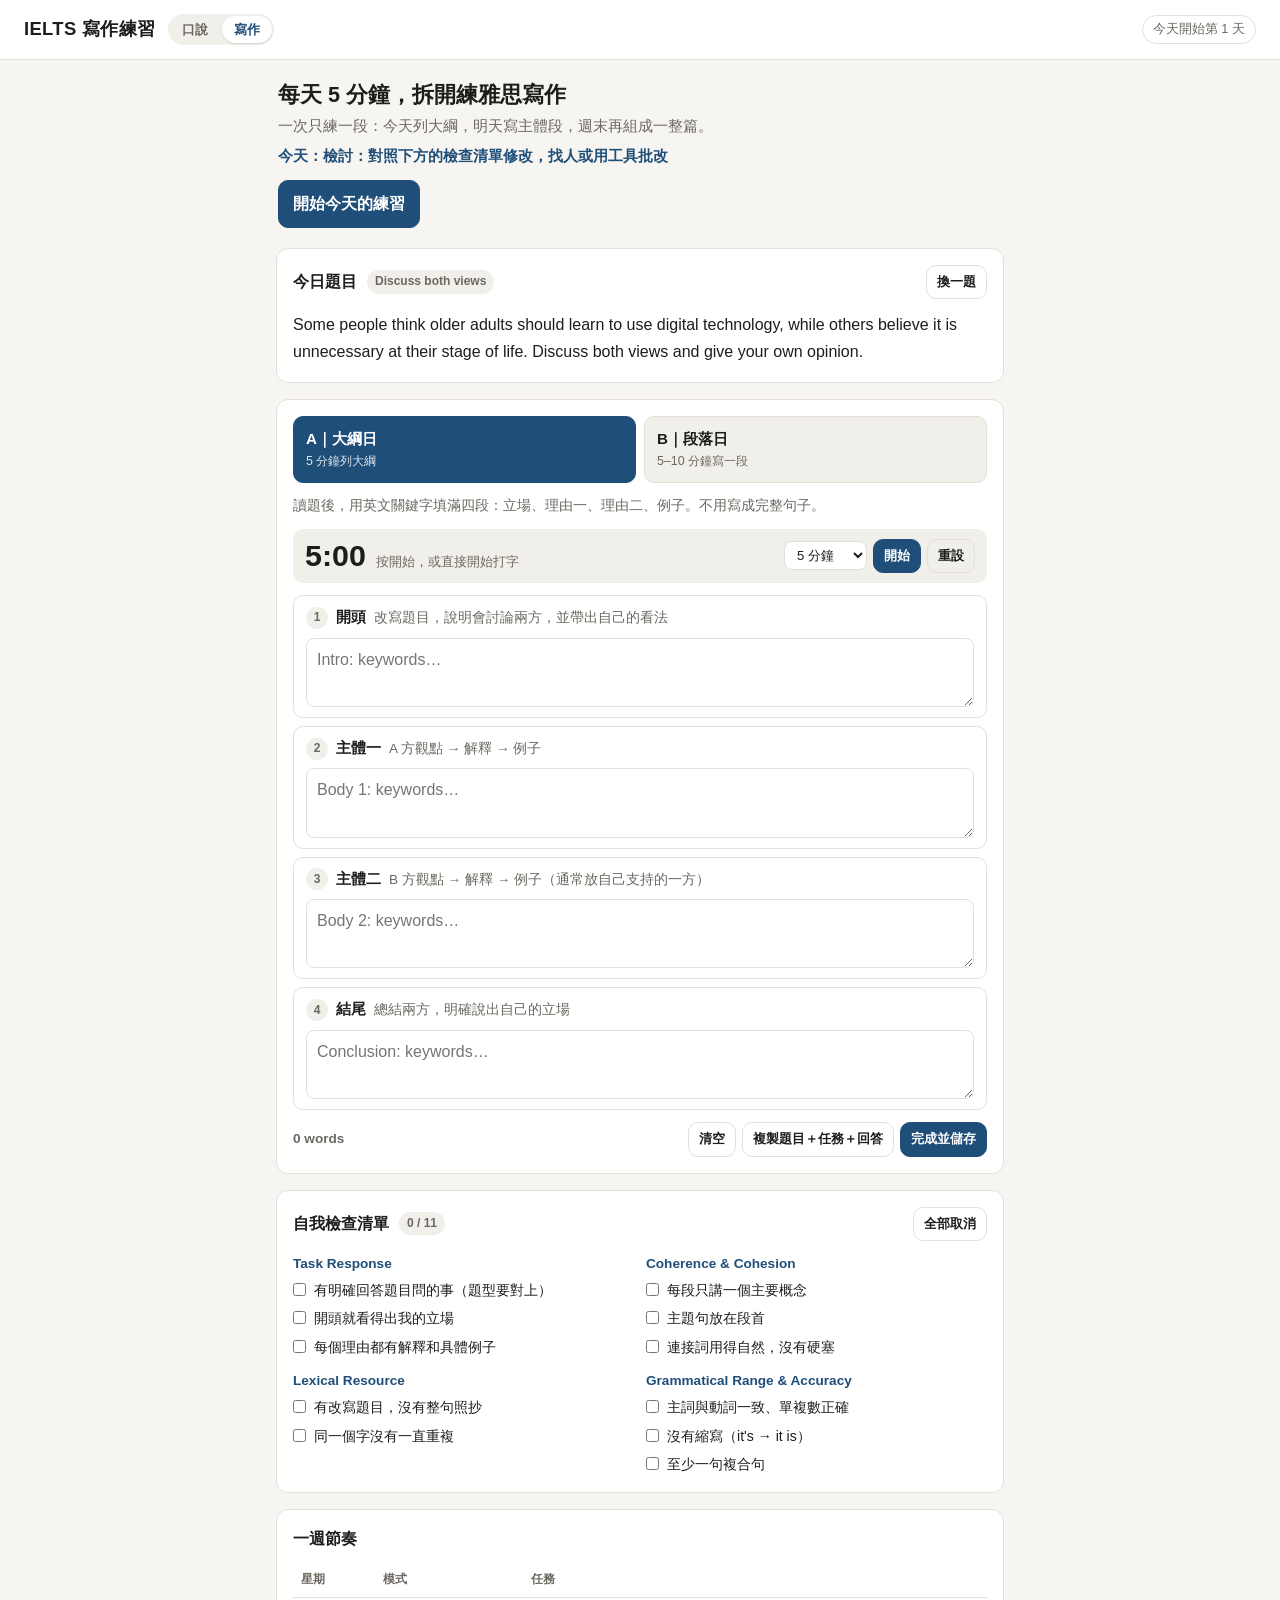
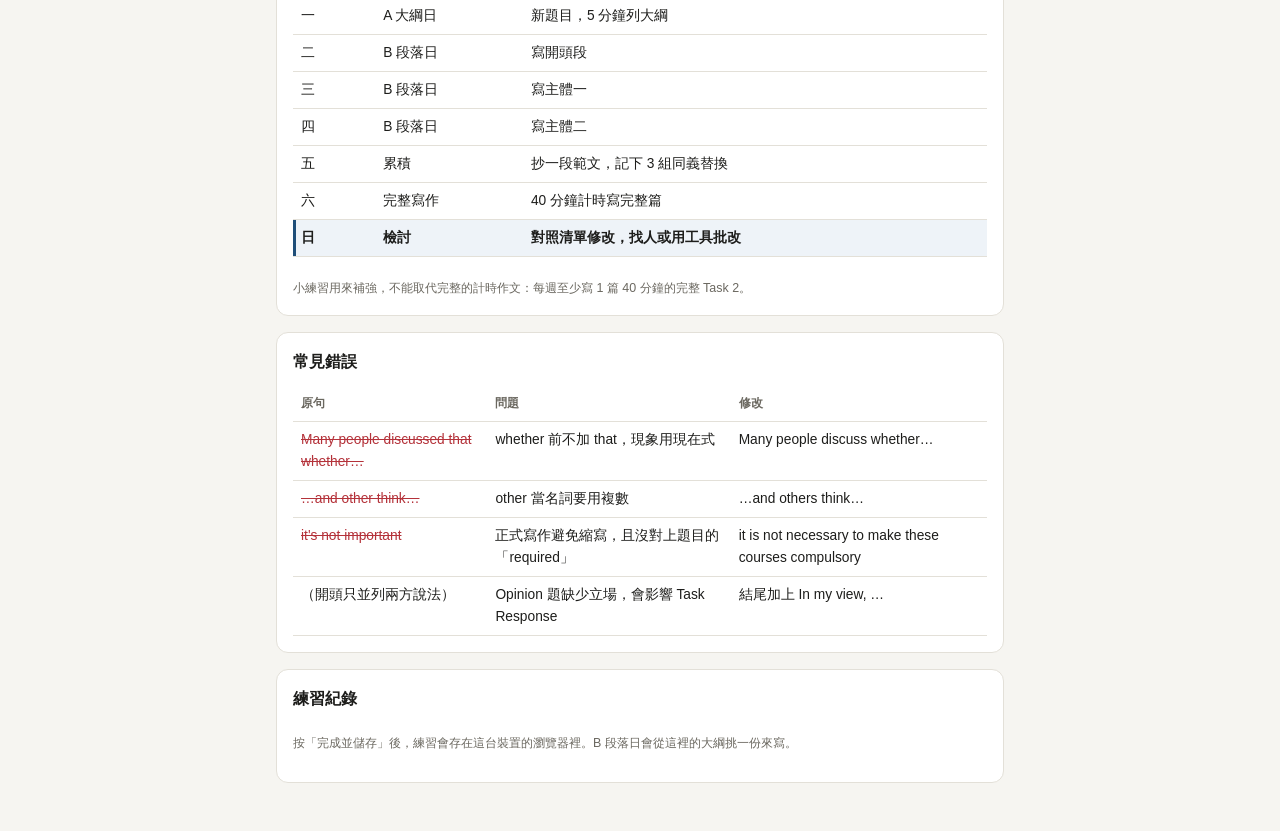
==== writing/index.html @ 24408490 "Add a daily writing practice page A separate page at writing/ for IELTS Writing Task 2 micro-practic" ====
<!DOCTYPE html>
<html lang="zh-Hant">

<head>
  <meta charset="UTF-8" />
  <meta name="viewport" content="width=device-width, initial-scale=1.0, viewport-fit=cover" />
  <title>IELTS 寫作練習</title>
  <meta name="description" content="IELTS Writing Task 2 每日 5 分鐘拆段練習" />
  <meta name="theme-color" content="#f6f5f1" media="(prefers-color-scheme: light)" />
  <meta name="theme-color" content="#151614" media="(prefers-color-scheme: dark)" />
  <meta name="apple-mobile-web-app-capable" content="yes" />
  <meta name="mobile-web-app-capable" content="yes" />
  <meta name="apple-mobile-web-app-title" content="IELTS 寫作" />
  <meta name="apple-mobile-web-app-status-bar-style" content="default" />
  <link rel="manifest" href="manifest.webmanifest" />
  <link rel="icon" href="../icons/icon.svg" type="image/svg+xml" />
  <link rel="apple-touch-icon" href="../icons/apple-touch-icon.png" />
  <link rel="stylesheet" href="../style.css" />
  <link rel="stylesheet" href="writing.css" />
</head>

<body>
  <header class="topbar">
    <div class="brand">
      <h1>IELTS 寫作練習</h1>
      <nav class="site-nav" aria-label="練習項目">
        <a href="../">口說</a>
        <a href="./" aria-current="page">寫作</a>
      </nav>
    </div>
    <div class="topbar-right">
      <span id="streak" class="pill" data-kind="off">還沒開始連續練習</span>
    </div>
  </header>

  <main class="w-main">
    <section class="w-hero">
      <h2>每天 5 分鐘，拆開練雅思寫作</h2>
      <p>一次只練一段：今天列大綱，明天寫主體段，週末再組成一整篇。</p>
      <p id="todayPlan" class="w-today"></p>
      <button id="startBtn" class="btn primary" type="button">開始今天的練習</button>
    </section>

    <section class="w-card" aria-labelledby="promptHead">
      <div class="w-card-head">
        <h3 id="promptHead">今日題目</h3>
        <span id="promptType" class="w-tag"></span>
        <button id="swapBtn" class="btn small ghost" type="button">換一題</button>
      </div>
      <p id="promptText" class="w-prompt" lang="en"></p>
      <p id="promptSource" class="tip" hidden></p>
    </section>

    <section id="practice" class="w-card w-practice" aria-label="練習區">
      <div class="w-modes" role="tablist" aria-label="練習模式">
        <button id="modeA" class="w-mode" role="tab" type="button" data-mode="A">
          <b>A｜大綱日</b><small>5 分鐘列大綱</small>
        </button>
        <button id="modeB" class="w-mode" role="tab" type="button" data-mode="B">
          <b>B｜段落日</b><small>5–10 分鐘寫一段</small>
        </button>
      </div>
      <p id="modeDesc" class="w-mode-desc"></p>

      <div id="bControls" class="w-bcontrols" hidden>
        <label class="w-field">選擇大綱
          <select id="outlineSelect"></select>
        </label>
        <div class="w-field">這次要寫
          <div id="sectionPicker" class="w-segments" role="radiogroup" aria-label="要寫的段落"></div>
        </div>
      </div>

      <div class="w-timer" data-state="idle">
        <div class="w-clock-box">
          <span id="timerClock" class="w-clock">5:00</span>
          <span id="timerNote" class="w-timer-note">按開始，或直接開始打字</span>
        </div>
        <div class="w-timer-actions">
          <select id="timerLength" aria-label="計時長度">
            <option value="300">5 分鐘</option>
            <option value="600">10 分鐘</option>
            <option value="2400">40 分鐘</option>
          </select>
          <button id="timerToggle" class="btn small primary" type="button">開始</button>
          <button id="timerReset" class="btn small ghost" type="button">重設</button>
        </div>
      </div>

      <ol id="tasks" class="w-tasks"></ol>

      <label id="paragraphBox" class="w-paragraph" hidden>
        <span id="paragraphLabel" class="w-paragraph-label"></span>
        <textarea id="paragraph" rows="9" lang="en" spellcheck="true" placeholder="Write your paragraph here…"></textarea>
      </label>

      <div class="w-footer">
        <span id="wordCount" class="w-count">0 words</span>
        <div class="w-footer-actions">
          <button id="clearBtn" class="btn small ghost" type="button">清空</button>
          <button id="copyBtn" class="btn small ghost" type="button">複製題目＋任務＋回答</button>
          <button id="saveBtn" class="btn small primary" type="button">完成並儲存</button>
        </div>
      </div>
      <p id="saveNote" class="tip" hidden></p>
    </section>

    <section class="w-card" aria-labelledby="checkHead">
      <div class="w-card-head">
        <h3 id="checkHead">自我檢查清單</h3>
        <span id="checkCount" class="w-tag"></span>
        <button id="checkReset" class="btn small ghost" type="button">全部取消</button>
      </div>
      <div id="checklist" class="w-checklist">
        <fieldset>
          <legend>Task Response</legend>
          <label><input type="checkbox" />有明確回答題目問的事（題型要對上）</label>
          <label><input type="checkbox" />開頭就看得出我的立場</label>
          <label><input type="checkbox" />每個理由都有解釋和具體例子</label>
        </fieldset>
        <fieldset>
          <legend>Coherence &amp; Cohesion</legend>
          <label><input type="checkbox" />每段只講一個主要概念</label>
          <label><input type="checkbox" />主題句放在段首</label>
          <label><input type="checkbox" />連接詞用得自然，沒有硬塞</label>
        </fieldset>
        <fieldset>
          <legend>Lexical Resource</legend>
          <label><input type="checkbox" />有改寫題目，沒有整句照抄</label>
          <label><input type="checkbox" />同一個字沒有一直重複</label>
        </fieldset>
        <fieldset>
          <legend>Grammatical Range &amp; Accuracy</legend>
          <label><input type="checkbox" />主詞與動詞一致、單複數正確</label>
          <label><input type="checkbox" />沒有縮寫（it's → it is）</label>
          <label><input type="checkbox" />至少一句複合句</label>
        </fieldset>
      </div>
    </section>

    <section class="w-card" aria-labelledby="weekHead">
      <div class="w-card-head">
        <h3 id="weekHead">一週節奏</h3>
      </div>
      <div class="w-table-wrap">
        <table id="weekTable" class="w-table">
          <thead><tr><th>星期</th><th>模式</th><th>任務</th></tr></thead>
          <tbody>
            <tr data-day="1"><td>一</td><td>A 大綱日</td><td>新題目，5 分鐘列大綱</td></tr>
            <tr data-day="2"><td>二</td><td>B 段落日</td><td>寫開頭段</td></tr>
            <tr data-day="3"><td>三</td><td>B 段落日</td><td>寫主體一</td></tr>
            <tr data-day="4"><td>四</td><td>B 段落日</td><td>寫主體二</td></tr>
            <tr data-day="5"><td>五</td><td>累積</td><td>抄一段範文，記下 3 組同義替換</td></tr>
            <tr data-day="6"><td>六</td><td>完整寫作</td><td>40 分鐘計時寫完整篇</td></tr>
            <tr data-day="0"><td>日</td><td>檢討</td><td>對照清單修改，找人或用工具批改</td></tr>
          </tbody>
        </table>
      </div>
      <p class="tip">小練習用來補強，不能取代完整的計時作文：每週至少寫 1 篇 40 分鐘的完整 Task 2。</p>
    </section>

    <section class="w-card" aria-labelledby="mistakeHead">
      <div class="w-card-head">
        <h3 id="mistakeHead">常見錯誤</h3>
      </div>
      <div class="w-table-wrap">
        <table class="w-table">
          <thead><tr><th>原句</th><th>問題</th><th>修改</th></tr></thead>
          <tbody>
            <tr><td lang="en"><s>Many people discussed that whether…</s></td><td>whether 前不加 that，現象用現在式</td><td lang="en">Many people discuss whether…</td></tr>
            <tr><td lang="en"><s>…and other think…</s></td><td>other 當名詞要用複數</td><td lang="en">…and others think…</td></tr>
            <tr><td lang="en"><s>it's not important</s></td><td>正式寫作避免縮寫，且沒對上題目的「required」</td><td lang="en">it is not necessary to make these courses compulsory</td></tr>
            <tr><td>（開頭只並列兩方說法）</td><td>Opinion 題缺少立場，會影響 Task Response</td><td lang="en">結尾加上 In my view, …</td></tr>
          </tbody>
        </table>
      </div>
    </section>

    <section class="w-card" aria-labelledby="recordHead">
      <div class="w-card-head">
        <h3 id="recordHead">練習紀錄</h3>
        <span id="recordCount" class="w-tag"></span>
      </div>
      <p id="recordEmpty" class="tip">按「完成並儲存」後，練習會存在這台裝置的瀏覽器裡。B 段落日會從這裡的大綱挑一份來寫。</p>
      <ul id="records" class="w-records"></ul>
    </section>
  </main>

  <script src="prompts.js"></script>
  <script src="writing.js"></script>
</body>

</html>
---- style.css ----
:root {
  --bg: #f6f5f1;
  --panel: #ffffff;
  --panel-2: #f1efe9;
  --border: #e3e0d8;
  --text: #1d1d1b;
  --muted: #6b6860;
  --accent: #1f4e79;
  --accent-text: #ffffff;
  --danger: #b4323a;
  --live: #2f7d4f;
  --warn: #b26a00;
  --examiner: #1f4e79;
  --candidate: #8a4b14;
  --examiner-bg: #eef3f8;
  --candidate-bg: #fbf3ea;
  --radius: 12px;
  --font: -apple-system, BlinkMacSystemFont, "PingFang TC", "Noto Sans TC", "Microsoft JhengHei", "Segoe UI", sans-serif;
  color-scheme: light;
}

@media (prefers-color-scheme: dark) {
  :root {
    --bg: #151614;
    --panel: #1e1f1c;
    --panel-2: #262723;
    --border: #34352f;
    --text: #ecebe6;
    --muted: #a19f97;
    --accent: #7fb0e0;
    --accent-text: #0e1a26;
    --danger: #e0727a;
    --live: #6cc28f;
    --warn: #e5a54a;
    --examiner: #8fbbe6;
    --candidate: #e5b07c;
    --examiner-bg: #1d2731;
    --candidate-bg: #2c241b;
    color-scheme: dark;
  }
}

* { box-sizing: border-box; margin: 0; padding: 0; }
[hidden] { display: none !important; }

body {
  font-family: var(--font);
  background: var(--bg);
  color: var(--text);
  min-height: 100vh;
  line-height: 1.6;
  -webkit-font-smoothing: antialiased;
}

/* Top bar */
.topbar {
  display: flex;
  justify-content: space-between;
  align-items: center;
  gap: 12px;
  flex-wrap: wrap;
  padding: 14px 24px;
  border-bottom: 1px solid var(--border);
  background: var(--panel);
}
.brand { display: flex; align-items: baseline; gap: 12px; flex-wrap: wrap; }
.brand h1 { font-size: 1.15rem; font-weight: 700; letter-spacing: 0.02em; }
.subtitle { color: var(--muted); font-size: 0.85rem; }
.site-nav { display: inline-flex; gap: 2px; padding: 2px; border-radius: 999px; background: var(--panel-2); align-self: center; }
.site-nav a {
  font-size: 0.82rem; font-weight: 600; color: var(--muted); text-decoration: none;
  padding: 3px 12px; border-radius: 999px;
}
.site-nav a:hover { color: var(--text); }
.site-nav a[aria-current="page"] { background: var(--panel); color: var(--accent); box-shadow: 0 1px 2px rgba(0, 0, 0, 0.12); }
.topbar-right { display: flex; align-items: center; gap: 8px; flex-wrap: wrap; }
.elapsed { font-variant-numeric: tabular-nums; font-weight: 600; min-width: 3.5em; text-align: right; }

.pill {
  font-size: 0.8rem;
  padding: 3px 10px;
  border-radius: 999px;
  border: 1px solid var(--border);
  color: var(--muted);
  white-space: nowrap;
}
.pill[data-kind="live"], .pill[data-kind="on"] { color: var(--live); border-color: currentColor; }
.pill[data-kind="busy"], .pill[data-kind="paused"] { color: var(--warn); border-color: currentColor; }
.pill[data-kind="on"]::before { content: "● "; }

/* Layout */
.layout {
  display: grid;
  grid-template-columns: 320px minmax(0, 1fr);
  gap: 20px;
  padding: 20px 24px;
  max-width: 1280px;
  margin: 0 auto;
  align-items: start;
}
.panel {
  background: var(--panel);
  border: 1px solid var(--border);
  border-radius: var(--radius);
}
.side {
  padding: 18px;
  display: flex;
  flex-direction: column;
  gap: 18px;
  position: sticky;
  top: 20px;
}
.main { padding: 18px 20px; display: flex; flex-direction: column; gap: 14px; min-height: 70vh; }

/* Buttons */
.actions { display: grid; grid-template-columns: 1fr 1fr; gap: 10px; }
.btn {
  font: inherit;
  font-weight: 600;
  padding: 10px 14px;
  border-radius: 10px;
  border: 1px solid var(--border);
  background: var(--panel-2);
  color: var(--text);
  cursor: pointer;
  transition: opacity 0.15s, transform 0.05s;
}
.btn:active:not(:disabled) { transform: translateY(1px); }
.btn:disabled { opacity: 0.4; cursor: not-allowed; }
.btn.primary { background: var(--accent); color: var(--accent-text); border-color: var(--accent); }
.btn.danger { background: transparent; color: var(--danger); border-color: var(--danger); }
.btn.ghost { background: transparent; }
.export { display: grid; grid-template-columns: 1fr 1fr; gap: 10px; }
.btn.small { font-size: 0.8rem; padding: 6px 10px; margin-top: 10px; }

/* Part stepper */
.parts { list-style: none; display: flex; flex-direction: column; gap: 6px; }
.parts li {
  display: flex;
  gap: 12px;
  align-items: center;
  padding: 8px 10px;
  border-radius: 10px;
  color: var(--muted);
}
.parts li b { display: block; font-size: 0.95rem; color: var(--text); }
.parts li small { font-size: 0.78rem; }
.parts .num {
  width: 28px; height: 28px; flex-shrink: 0;
  display: grid; place-items: center;
  border-radius: 50%;
  border: 1.5px solid var(--border);
  font-weight: 700; font-size: 0.85rem;
}
.parts li[data-status="current"] { background: var(--panel-2); }
.parts li[data-status="current"] .num { background: var(--accent); color: var(--accent-text); border-color: var(--accent); }
.parts li[data-status="done"] .num { border-color: var(--live); color: var(--live); }
.parts li[data-status="todo"] b { color: var(--muted); }
.parts li[data-status="skip"] { opacity: 0.35; }
.parts li[data-status="skip"] b { color: var(--muted); text-decoration: line-through; }

/* Practice mode */
.mode { display: flex; flex-direction: column; gap: 4px; font-size: 0.85rem; font-weight: 600; color: var(--muted); }
.mode select {
  font: inherit; font-weight: 400; color: var(--text);
  padding: 8px 10px;
  border-radius: 10px;
  border: 1px solid var(--border);
  background: var(--panel-2);
}
.mode select:disabled { opacity: 0.6; }

/* Timer */
.timer {
  padding: 14px;
  border-radius: 10px;
  background: var(--panel-2);
  text-align: center;
}
.timer-label { font-size: 0.85rem; color: var(--muted); }
.timer-clock {
  font-size: 2.6rem;
  font-weight: 700;
  font-variant-numeric: tabular-nums;
  line-height: 1.2;
}
.timer-track { height: 6px; border-radius: 3px; background: var(--border); overflow: hidden; margin: 6px 0 8px; }
.timer-bar { height: 100%; width: 0; background: var(--accent); transition: width 0.25s linear; }
.timer-hint { font-size: 0.8rem; color: var(--muted); }
.timer[data-mode="prep"] .timer-clock { color: var(--warn); }
.timer[data-mode="prep"] .timer-bar { background: var(--warn); }
.timer[data-mode="speak"] .timer-clock { color: var(--live); }
.timer[data-mode="speak"] .timer-bar { background: var(--live); }
.timer[data-mode="warn"] .timer-clock { color: var(--danger); }
.timer[data-mode="warn"] .timer-bar { background: var(--danger); }

/* Cue card */
.cue {
  border: 1.5px dashed var(--border);
  border-radius: 10px;
  padding: 14px;
  font-family: Georgia, "Times New Roman", serif;
}
.cue-label { font-family: var(--font); font-size: 0.75rem; color: var(--muted); margin-bottom: 6px; }
.cue-topic { font-weight: 700; font-size: 1.05rem; }
.cue-say { margin-top: 8px; font-style: italic; }
.cue ul { margin: 4px 0 6px 20px; }
.cue-final { font-style: italic; }

/* Settings */
.settings { border-top: 1px solid var(--border); padding-top: 12px; }
.settings summary { cursor: pointer; font-weight: 600; color: var(--muted); }
.settings label { display: flex; flex-direction: column; gap: 4px; font-size: 0.85rem; margin-top: 10px; color: var(--muted); }
.settings select, .settings input[type="range"] { font: inherit; color: var(--text); }
.settings select {
  padding: 6px 8px;
  border-radius: 8px;
  border: 1px solid var(--border);
  background: var(--panel-2);
}
.tip { font-size: 0.78rem; color: var(--muted); margin-top: 10px; }

/* Notice */
.notice { padding: 10px 14px; border-radius: 10px; background: var(--panel-2); font-size: 0.9rem; }
.notice[data-kind="error"] { color: var(--danger); border: 1px solid currentColor; background: transparent; }

/* Transcript */
.transcript-head { display: flex; justify-content: space-between; align-items: baseline; gap: 12px; flex-wrap: wrap; }
.transcript-head h2, .feedback-head h2 { font-size: 1.05rem; }
.legend { font-size: 0.8rem; color: var(--muted); display: flex; align-items: center; gap: 6px; }
.dot { width: 9px; height: 9px; border-radius: 50%; display: inline-block; }
.dot.examiner { background: var(--examiner); }
.dot.candidate { background: var(--candidate); margin-left: 8px; }

.transcript-scroll {
  flex: 1;
  min-height: 320px;
  max-height: 62vh;
  overflow-y: auto;
  padding-right: 4px;
}
.empty { color: var(--muted); text-align: center; padding: 60px 12px; font-size: 0.95rem; }
.transcript { display: flex; flex-direction: column; gap: 10px; }
.line { display: flex; flex-direction: column; gap: 2px; max-width: 85%; padding: 8px 12px; border-radius: 10px; }
.line .who { font-size: 0.72rem; font-weight: 700; letter-spacing: 0.04em; text-transform: uppercase; }
.line .text { white-space: pre-wrap; overflow-wrap: anywhere; }
.line.examiner { align-self: flex-start; background: var(--examiner-bg); }
.line.examiner .who { color: var(--examiner); }
.line.candidate { align-self: flex-end; background: var(--candidate-bg); }
.line.candidate .who { color: var(--candidate); }
.line.system { align-self: center; max-width: 100%; padding: 2px 8px; color: var(--muted); font-size: 0.8rem; text-align: center; }
.line.system .who { display: none; }

/* Hints toggle */
.head-right { display: flex; align-items: center; gap: 14px; flex-wrap: wrap; }
.switch { display: inline-flex; align-items: center; gap: 8px; cursor: pointer; font-size: 0.85rem; font-weight: 600; user-select: none; -webkit-user-select: none; }
.switch input { position: absolute; opacity: 0; width: 1px; height: 1px; }
.switch-track {
  position: relative;
  width: 36px; height: 20px; flex-shrink: 0;
  border-radius: 999px;
  background: var(--border);
  transition: background 0.15s;
}
.switch-track::after {
  content: "";
  position: absolute; top: 2px; left: 2px;
  width: 16px; height: 16px; border-radius: 50%;
  background: var(--panel);
  box-shadow: 0 1px 2px rgba(0, 0, 0, 0.25);
  transition: transform 0.15s;
}
.switch input:checked + .switch-track { background: var(--accent); }
.switch input:checked + .switch-track::after { transform: translateX(16px); }
.switch input:focus-visible + .switch-track { outline: 2px solid var(--accent); outline-offset: 2px; }
.switch-label { color: var(--muted); }
.switch input:checked ~ .switch-label { color: var(--accent); }

/* Hints card */
.hints {
  border: 1px solid var(--border);
  border-left: 3px solid var(--accent);
  border-radius: 10px;
  background: var(--panel-2);
  padding: 10px 14px 12px;
  display: flex;
  flex-direction: column;
  gap: 8px;
}
.hints-head { display: flex; align-items: baseline; gap: 10px; min-width: 0; }
.hints-title { font-size: 0.75rem; font-weight: 700; letter-spacing: 0.04em; color: var(--accent); white-space: nowrap; }
.hints-for { font-size: 0.82rem; color: var(--muted); font-style: italic; overflow: hidden; text-overflow: ellipsis; white-space: nowrap; min-width: 0; }
.hints-body { display: flex; flex-direction: column; gap: 10px; max-height: 38vh; overflow-y: auto; }
.hints[data-status="loading"] .hints-note { animation: hint-pulse 1.2s ease-in-out infinite; }
@keyframes hint-pulse { 50% { opacity: 0.45; } }
.hints-note { font-size: 0.85rem; color: var(--muted); }
.hints-note[data-kind="error"] { color: var(--danger); }
.hints-action { color: var(--accent); align-self: flex-start; }
.hint-starter { display: flex; gap: 8px; align-items: baseline; font-size: 0.92rem; }
.hint-tag {
  flex-shrink: 0;
  font-size: 0.7rem; font-weight: 700;
  padding: 1px 6px; border-radius: 6px;
  background: var(--accent); color: var(--accent-text);
}
.hint-phrases { list-style: none; display: grid; grid-template-columns: repeat(auto-fill, minmax(240px, 1fr)); gap: 6px 16px; }
.hint-line { display: flex; flex-wrap: wrap; align-items: baseline; gap: 2px 8px; }
.hint-line b { font-size: 0.95rem; }
.zh { font-size: 0.8rem; color: var(--muted); }
.hint-ex { font-size: 0.82rem; color: var(--muted); font-style: italic; }
.hint-words { list-style: none; display: flex; flex-wrap: wrap; gap: 6px; }
.hint-words li {
  display: inline-flex; align-items: baseline; gap: 6px;
  padding: 3px 10px; border-radius: 999px;
  background: var(--panel); border: 1px solid var(--border);
  font-size: 0.88rem;
}

/* Tutor review */
.tutor { border-top: 1px solid var(--border); padding-top: 18px; display: flex; flex-direction: column; gap: 12px; }
.tutor #tutorStartBtn { margin-top: 0; }
.tutor > .tip { margin-top: -4px; }
.tutor-log { display: flex; flex-direction: column; gap: 12px; }
.tutor-log:empty { display: none; }
.tutor-msg { border: 1px solid var(--border); border-radius: 10px; padding: 14px 16px; }
.tutor-msg.model { border-left: 3px solid var(--accent); }
.tutor-msg.user { background: var(--panel-2); align-self: flex-end; max-width: 85%; display: flex; flex-direction: column; gap: 4px; }
.tutor-msg.user .who { font-size: 0.7rem; font-weight: 700; color: var(--candidate); }
.tutor-msg.user p { white-space: pre-wrap; }
#tutorStatus[data-kind=""] { animation: hint-pulse 1.2s ease-in-out infinite; }
.tutor-md { font-size: 0.92rem; line-height: 1.65; overflow-wrap: anywhere; }
.tutor-md.plain { white-space: pre-wrap; }
.tutor-md > * + * { margin-top: 0.6em; }
.tutor-md h1, .tutor-md h2 { font-size: 1.05rem; margin-top: 1.2em; }
.tutor-md h3, .tutor-md h4 { font-size: 0.97rem; margin-top: 1em; color: var(--accent); }
.tutor-md ul, .tutor-md ol { padding-left: 1.4em; }
.tutor-md li + li { margin-top: 0.2em; }
.tutor-md li > ul, .tutor-md li > ol { margin-top: 0.2em; }
.tutor-md blockquote { border-left: 3px solid var(--candidate); padding: 2px 10px; color: var(--muted); }
.tutor-md hr { border: 0; border-top: 1px solid var(--border); margin: 1em 0; }
.tutor-md code { font-size: 0.85em; background: var(--panel-2); padding: 1px 4px; border-radius: 4px; }
.tutor-md table { display: block; overflow-x: auto; border-collapse: collapse; font-size: 0.88rem; }
.tutor-md th, .tutor-md td { border: 1px solid var(--border); padding: 6px 10px; text-align: left; vertical-align: top; }
.tutor-md th { background: var(--panel-2); }
.tutor-form { display: flex; flex-direction: column; gap: 8px; }
.tutor-form textarea {
  font: inherit; color: var(--text);
  padding: 10px 12px; border-radius: 10px;
  border: 1px solid var(--border); background: var(--panel-2);
  resize: vertical;
}
.tutor-form button { align-self: flex-end; margin-top: 0; }

/* Tutor history */
.history { border-top: 1px solid var(--border); padding-top: 12px; }
.history summary { cursor: pointer; font-weight: 600; color: var(--muted); }
.history .count { font-weight: 400; }
.history-list { list-style: none; margin-top: 8px; display: flex; flex-direction: column; gap: 4px; max-height: 40vh; overflow-y: auto; }
.history-item { display: flex; align-items: stretch; border-radius: 8px; }
.history-item:hover, .history-item[data-active="true"] { background: var(--panel-2); }
.history-open {
  flex: 1; min-width: 0;
  font: inherit; color: var(--text); text-align: left;
  background: none; border: 0; cursor: pointer;
  padding: 7px 8px;
  display: flex; flex-direction: column; gap: 1px;
}
.history-open b { font-size: 0.85rem; font-weight: 600; }
.history-open small { font-size: 0.75rem; color: var(--muted); overflow: hidden; text-overflow: ellipsis; white-space: nowrap; }
.history-delete { font: inherit; font-size: 0.75rem; color: var(--muted); background: none; border: 0; cursor: pointer; padding: 0 10px; opacity: 0; }
.history-item:hover .history-delete, .history-delete:focus-visible { opacity: 1; }
@media (hover: none) { .history-delete { opacity: 1; } }
.history-delete:hover { color: var(--danger); }

.history-dialog {
  width: min(860px, calc(100vw - 32px));
  max-height: calc(100dvh - 48px);
  margin: auto;
  padding: 18px 20px;
  border: 1px solid var(--border);
  border-radius: 14px;
  background: var(--panel);
  color: var(--text);
}
.history-dialog[open] { display: flex; flex-direction: column; gap: 12px; }
.history-dialog::backdrop { background: rgba(0, 0, 0, 0.45); }
.history-dialog-head { display: flex; justify-content: space-between; align-items: flex-start; gap: 12px; }
.history-dialog-title { min-width: 0; }
.history-dialog-title h2 { font-size: 1.05rem; }
.history-dialog-title .tip { margin-top: 2px; }
.history-dialog-actions { display: flex; gap: 6px; flex-shrink: 0; }
.history-dialog-actions .btn { margin-top: 0; }
.history-transcript { white-space: pre-wrap; font: inherit; font-size: 0.82rem; color: var(--text); background: var(--panel-2); border-radius: 8px; padding: 10px 12px; margin-top: 6px; max-height: 40vh; overflow-y: auto; }

/* Study list */
.study { border-top: 1px solid var(--border); padding-top: 18px; display: flex; flex-direction: column; gap: 14px; }
.study #studyStartBtn { align-self: flex-start; margin-top: 0; }
.study-body { display: flex; flex-direction: column; gap: 18px; }
.study-area { border: 1px solid var(--border); border-left: 3px solid var(--accent); border-radius: 10px; padding: 14px; display: flex; flex-direction: column; gap: 10px; }
.study-area h3 { font-size: 0.95rem; }
.study-area > .tip { margin-top: -6px; }
.study-content { display: flex; flex-direction: column; gap: 14px; }
.study-content[data-status="loading"] .hints-note { animation: hint-pulse 1.2s ease-in-out infinite; }
.study-topic { display: flex; flex-direction: column; gap: 8px; }
.study-topic h4 { font-size: 0.88rem; color: var(--accent); }
.study-past, .study-sources { font-size: 0.82rem; color: var(--muted); }
.study-past summary, .study-sources summary { cursor: pointer; }
.study-past ul, .study-sources ul { padding-left: 18px; margin-top: 4px; display: flex; flex-direction: column; gap: 2px; }
.study-sources a { color: var(--accent); word-break: break-word; }
.study-search { width: 100%; height: 64px; border: 0; }
.study-fixes { padding-left: 20px; display: flex; flex-direction: column; gap: 12px; }
.fix-pair { display: flex; flex-wrap: wrap; align-items: baseline; gap: 4px 8px; }
.fix-wrong { color: var(--danger); }
.fix-right { color: var(--live); font-size: 0.98rem; }
.fix-arrow { color: var(--muted); }
.fix-context { font-size: 0.82rem; color: var(--muted); font-style: italic; display: flex; flex-wrap: wrap; gap: 2px 6px; }
.fix-label { font-style: normal; font-weight: 600; }
.fix-why { font-size: 0.85rem; }

/* Feedback */
.feedback { border-top: 1px solid var(--border); padding-top: 18px; display: flex; flex-direction: column; gap: 14px; }
.feedback-head { display: flex; justify-content: space-between; align-items: center; gap: 12px; }
.overall { display: flex; align-items: baseline; gap: 8px; color: var(--muted); }
.overall b { font-size: 2rem; color: var(--accent); font-variant-numeric: tabular-nums; }
.summary { white-space: pre-wrap; }
.criteria { display: grid; grid-template-columns: repeat(auto-fit, minmax(300px, 1fr)); gap: 14px; }
.criterion { border: 1px solid var(--border); border-radius: 10px; padding: 14px; display: flex; flex-direction: column; gap: 8px; }
.criterion header { display: flex; justify-content: space-between; align-items: baseline; gap: 8px; }
.criterion h3 { font-size: 0.95rem; }
.criterion h4 { font-size: 0.82rem; color: var(--muted); margin-top: 4px; }
.criterion .band { font-weight: 700; color: var(--accent); white-space: nowrap; }
.criterion blockquote { border-left: 3px solid var(--candidate); padding: 2px 10px; font-style: italic; color: var(--candidate); }
.criterion .note { font-size: 0.88rem; color: var(--muted); }
.criterion ol { padding-left: 20px; display: flex; flex-direction: column; gap: 4px; }
.disclaimer { font-size: 0.78rem; color: var(--muted); }

@media (max-width: 860px) {
  .topbar { padding: 12px 16px; }
  .layout { grid-template-columns: 1fr; padding: 16px; }
  .side { position: static; }
  .line { max-width: 100%; }
  .criteria { grid-template-columns: 1fr; }
}

/* API key */
.apikey { margin-top: 10px; display: flex; flex-direction: column; gap: 6px; font-size: 0.85rem; color: var(--muted); }
.apikey-head { display: flex; align-items: center; gap: 8px; justify-content: space-between; }
.apikey-row { display: flex; gap: 8px; }
.apikey-row input {
  flex: 1;
  min-width: 0;
  font: inherit;
  font-size: 16px; /* prevents iOS zoom on focus */
  padding: 6px 8px;
  border-radius: 8px;
  border: 1px solid var(--border);
  background: var(--panel-2);
  color: var(--text);
}
.apikey-row .btn.small { margin-top: 0; }
.link { font: inherit; font-size: 0.8rem; background: none; border: 0; color: var(--danger); cursor: pointer; text-align: left; padding: 0; }
.tip a { color: var(--accent); }
.tip code { font-size: 0.75rem; }

/* Phone layout */
@media (max-width: 600px) {
  body { padding-bottom: env(safe-area-inset-bottom); }
  .topbar { padding-top: max(12px, env(safe-area-inset-top)); }
  .subtitle { display: none; }
  .brand h1 { font-size: 1.05rem; }
  .side { padding: 14px; gap: 14px; }
  .parts { flex-direction: row; justify-content: space-between; gap: 4px; }
  .parts li { flex-direction: column; gap: 4px; padding: 6px 4px; flex: 1; text-align: center; }
  .parts li small { display: none; }
  .parts li b { font-size: 0.8rem; }
  .timer-clock { font-size: 2.2rem; }
  .main { padding: 14px; min-height: 0; }
  .transcript-scroll { min-height: 240px; max-height: 55vh; }
  .hints-body { max-height: 32vh; }
  .hint-phrases { grid-template-columns: 1fr; }
  .settings select, .mode select, .tutor-form textarea { font-size: 16px; }
  .tutor-msg.user { max-width: 100%; }
  .history-dialog { width: 100vw; max-width: 100vw; height: 100dvh; max-height: 100dvh; border-radius: 0; border: 0; padding: max(14px, env(safe-area-inset-top)) 16px 16px; }
  .history-dialog-head { flex-direction: column-reverse; }
  .history-dialog-actions { align-self: flex-end; }
  .history-dialog textarea { font-size: 16px; }
}
---- writing/writing.css ----
/* IELTS writing practice. Colours, reset, top bar and buttons come from ../style.css */

.w-main {
  max-width: 760px;
  margin: 0 auto;
  padding: 16px 16px 48px;
  display: flex;
  flex-direction: column;
  gap: 16px;
}
.w-main .btn.small { margin-top: 0; }

/* Hero */
.w-hero { display: flex; flex-direction: column; gap: 6px; padding: 4px 2px; }
.w-hero h2 { font-size: 1.35rem; line-height: 1.35; }
.w-hero p { color: var(--muted); font-size: 0.92rem; }
.w-hero .w-today { color: var(--accent); font-weight: 600; }
.w-hero .btn { align-self: flex-start; margin-top: 6px; }

/* Cards */
.w-card {
  background: var(--panel);
  border: 1px solid var(--border);
  border-radius: var(--radius);
  padding: 16px;
  display: flex;
  flex-direction: column;
  gap: 12px;
}
.w-card-head { display: flex; align-items: center; gap: 10px; flex-wrap: wrap; }
.w-card-head h3 { font-size: 1rem; }
.w-card-head .btn { margin-left: auto; }
.w-tag {
  font-size: 0.75rem; font-weight: 600;
  padding: 2px 8px; border-radius: 999px;
  background: var(--panel-2); color: var(--muted);
}
.w-tag:empty { display: none; }
.w-prompt { font-size: 1rem; line-height: 1.7; }

/* Mode tabs */
.w-modes { display: grid; grid-template-columns: 1fr 1fr; gap: 8px; }
.w-mode {
  font: inherit; color: var(--text); text-align: left; cursor: pointer;
  padding: 10px 12px;
  border-radius: 10px;
  border: 1px solid var(--border);
  background: var(--panel-2);
  display: flex; flex-direction: column; gap: 1px;
}
.w-mode b { font-size: 0.95rem; }
.w-mode small { font-size: 0.78rem; color: var(--muted); }
.w-mode[aria-selected="true"] { background: var(--accent); border-color: var(--accent); color: var(--accent-text); }
.w-mode[aria-selected="true"] small { color: inherit; opacity: 0.85; }
.w-mode-desc { font-size: 0.85rem; color: var(--muted); }

/* Mode B controls */
.w-bcontrols { display: flex; flex-direction: column; gap: 10px; }
.w-field { display: flex; flex-direction: column; gap: 4px; font-size: 0.82rem; font-weight: 600; color: var(--muted); }
.w-field select {
  font: inherit; font-weight: 400; color: var(--text);
  padding: 8px 10px; border-radius: 10px;
  border: 1px solid var(--border); background: var(--panel-2);
  max-width: 100%;
}
.w-segments { display: flex; flex-wrap: wrap; gap: 6px; }
.w-segment {
  font: inherit; font-size: 0.85rem; font-weight: 600; color: var(--text); cursor: pointer;
  padding: 5px 12px; border-radius: 999px;
  border: 1px solid var(--border); background: var(--panel);
}
.w-segment[aria-checked="true"] { background: var(--accent); border-color: var(--accent); color: var(--accent-text); }

/* Timer */
.w-timer {
  display: flex; align-items: center; justify-content: space-between; gap: 12px; flex-wrap: wrap;
  padding: 10px 12px;
  border-radius: 10px;
  background: var(--panel-2);
}
.w-clock-box { display: flex; align-items: baseline; gap: 10px; flex-wrap: wrap; min-width: 0; }
.w-clock { font-size: 1.9rem; font-weight: 700; font-variant-numeric: tabular-nums; line-height: 1.1; }
.w-timer-note { font-size: 0.8rem; color: var(--muted); }
.w-timer[data-state="running"] .w-clock { color: var(--accent); }
.w-timer[data-state="warn"] .w-clock, .w-timer[data-state="warn"] .w-timer-note { color: var(--warn); }
.w-timer[data-state="over"] .w-clock, .w-timer[data-state="over"] .w-timer-note { color: var(--danger); }
.w-timer-actions { display: flex; gap: 6px; align-items: center; }
.w-timer-actions select {
  font: inherit; font-size: 0.82rem; color: var(--text);
  padding: 5px 8px; border-radius: 8px;
  border: 1px solid var(--border); background: var(--panel);
}

/* Paragraph task cards */
.w-tasks { list-style: none; display: flex; flex-direction: column; gap: 8px; }
.w-task {
  border: 1px solid var(--border);
  border-radius: 10px;
  padding: 10px 12px;
  display: flex; flex-direction: column; gap: 8px;
  transition: background 0.15s, border-color 0.15s;
}
.w-task[data-current="true"] { border-color: var(--accent); background: var(--examiner-bg); box-shadow: inset 3px 0 0 var(--accent); }
.w-task-head { display: flex; align-items: baseline; gap: 8px; flex-wrap: wrap; }
.w-num {
  width: 22px; height: 22px; flex-shrink: 0; align-self: center;
  display: grid; place-items: center;
  border-radius: 50%;
  font-size: 0.75rem; font-weight: 700;
  background: var(--panel-2); color: var(--muted);
}
.w-task[data-current="true"] .w-num { background: var(--accent); color: var(--accent-text); }
.w-task-head b { font-size: 0.92rem; }
.w-task-text { font-size: 0.85rem; color: var(--muted); flex: 1 1 220px; }
.w-outline-line { font-size: 0.85rem; display: flex; gap: 8px; align-items: baseline; }
.w-outline-tag { flex-shrink: 0; font-size: 0.7rem; font-weight: 700; padding: 1px 6px; border-radius: 6px; background: var(--panel-2); color: var(--muted); }

.w-keywords, .w-paragraph textarea {
  width: 100%;
  font: inherit; color: var(--text);
  padding: 8px 10px; border-radius: 8px;
  border: 1px solid var(--border); background: var(--panel);
  resize: vertical;
}
.w-keywords:focus, .w-paragraph textarea:focus { outline: 2px solid var(--accent); outline-offset: -1px; }
.w-paragraph { display: flex; flex-direction: column; gap: 6px; }
.w-paragraph-label { font-size: 0.85rem; font-weight: 600; }
.w-paragraph textarea { line-height: 1.7; }

.w-footer { display: flex; align-items: center; justify-content: space-between; gap: 10px; flex-wrap: wrap; }
.w-count { font-size: 0.85rem; font-weight: 600; font-variant-numeric: tabular-nums; color: var(--muted); }
.w-footer-actions { display: flex; gap: 6px; flex-wrap: wrap; }

/* Checklist */
.w-checklist { display: grid; grid-template-columns: repeat(auto-fit, minmax(260px, 1fr)); gap: 12px; }
.w-checklist fieldset { border: 0; display: flex; flex-direction: column; gap: 6px; }
.w-checklist legend { font-size: 0.85rem; font-weight: 700; color: var(--accent); margin-bottom: 4px; }
.w-checklist label { display: flex; gap: 8px; align-items: baseline; font-size: 0.88rem; cursor: pointer; }
.w-checklist input { accent-color: var(--accent); flex-shrink: 0; transform: translateY(1px); }
.w-checklist label:has(input:checked) { color: var(--muted); }

/* Tables */
.w-table-wrap { overflow-x: auto; }
.w-table { border-collapse: collapse; width: 100%; font-size: 0.86rem; }
.w-table th, .w-table td { border-bottom: 1px solid var(--border); padding: 7px 8px; text-align: left; vertical-align: top; }
.w-table th { font-size: 0.78rem; color: var(--muted); font-weight: 600; }
#weekTable td:nth-child(-n+2) { white-space: nowrap; }
.w-table s { color: var(--danger); }
#weekTable tr[data-today="true"] td { background: var(--examiner-bg); font-weight: 600; }
#weekTable tr[data-today="true"] td:first-child { box-shadow: inset 3px 0 0 var(--accent); }

/* Records */
.w-records { list-style: none; display: flex; flex-direction: column; gap: 6px; }
.w-record details { border: 1px solid var(--border); border-radius: 10px; }
.w-record summary {
  cursor: pointer; list-style: none;
  padding: 8px 12px;
  display: flex; justify-content: space-between; align-items: baseline; gap: 10px; flex-wrap: wrap;
}
.w-record summary::-webkit-details-marker { display: none; }
.w-record summary b { font-size: 0.88rem; }
.w-record-meta { font-size: 0.78rem; color: var(--muted); }
.w-record-body { padding: 0 12px 12px; display: flex; flex-direction: column; gap: 8px; }
.w-record-prompt { font-size: 0.82rem; color: var(--muted); }
.w-record-text { white-space: pre-wrap; font: inherit; font-size: 0.88rem; background: var(--panel-2); border-radius: 8px; padding: 8px 10px; }
.w-record-actions { display: flex; gap: 6px; flex-wrap: wrap; }
.w-delete { color: var(--danger); }

@media (max-width: 600px) {
  .w-main { padding: 12px 16px 40px; gap: 12px; }
  .w-hero h2 { font-size: 1.2rem; }
  .w-card { padding: 14px; }
  .w-clock { font-size: 1.6rem; }
  .w-keywords, .w-paragraph textarea, .w-field select, .w-timer-actions select { font-size: 16px; }
}
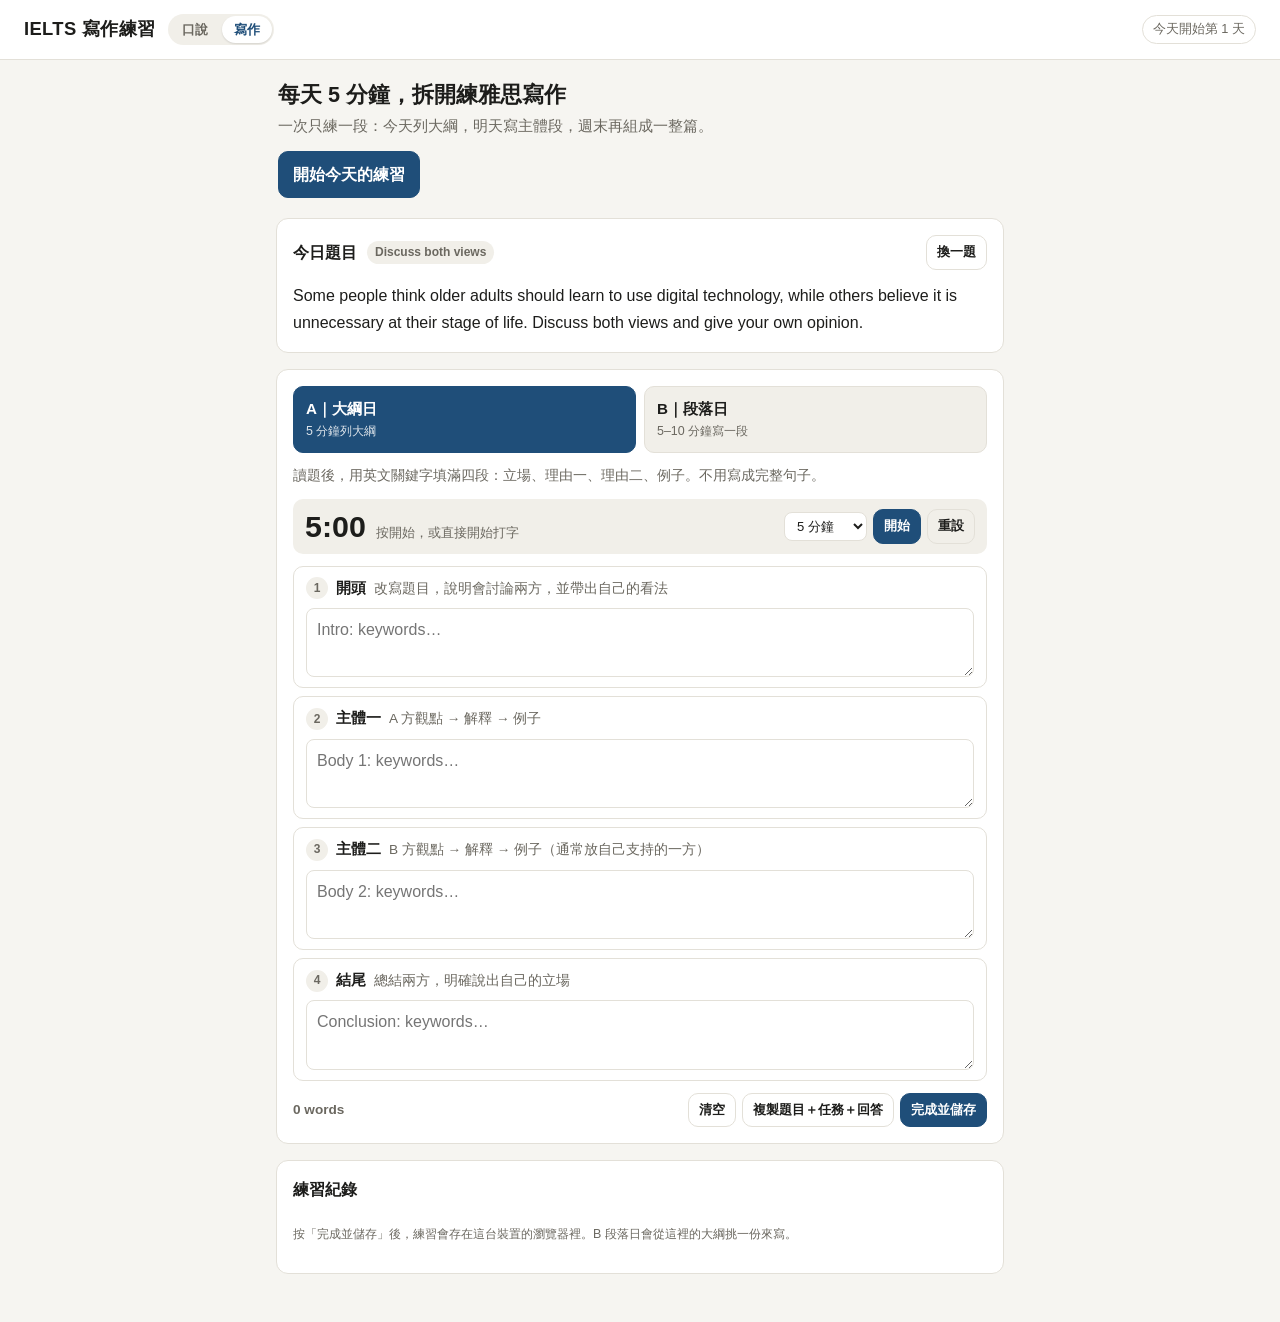
==== commit 46cb90ca: "Drop the checklist, weekly rhythm and common mistakes from writing The writing page now has only the" ====
--- a/writing/index.html
+++ b/writing/index.html
@@ -37,7 +37,6 @@
     <section class="w-hero">
       <h2>每天 5 分鐘，拆開練雅思寫作</h2>
       <p>一次只練一段：今天列大綱，明天寫主體段，週末再組成一整篇。</p>
-      <p id="todayPlan" class="w-today"></p>
       <button id="startBtn" class="btn primary" type="button">開始今天的練習</button>
     </section>
 
@@ -105,77 +104,6 @@
       <p id="saveNote" class="tip" hidden></p>
     </section>
 
-    <section class="w-card" aria-labelledby="checkHead">
-      <div class="w-card-head">
-        <h3 id="checkHead">自我檢查清單</h3>
-        <span id="checkCount" class="w-tag"></span>
-        <button id="checkReset" class="btn small ghost" type="button">全部取消</button>
-      </div>
-      <div id="checklist" class="w-checklist">
-        <fieldset>
-          <legend>Task Response</legend>
-          <label><input type="checkbox" />有明確回答題目問的事（題型要對上）</label>
-          <label><input type="checkbox" />開頭就看得出我的立場</label>
-          <label><input type="checkbox" />每個理由都有解釋和具體例子</label>
-        </fieldset>
-        <fieldset>
-          <legend>Coherence &amp; Cohesion</legend>
-          <label><input type="checkbox" />每段只講一個主要概念</label>
-          <label><input type="checkbox" />主題句放在段首</label>
-          <label><input type="checkbox" />連接詞用得自然，沒有硬塞</label>
-        </fieldset>
-        <fieldset>
-          <legend>Lexical Resource</legend>
-          <label><input type="checkbox" />有改寫題目，沒有整句照抄</label>
-          <label><input type="checkbox" />同一個字沒有一直重複</label>
-        </fieldset>
-        <fieldset>
-          <legend>Grammatical Range &amp; Accuracy</legend>
-          <label><input type="checkbox" />主詞與動詞一致、單複數正確</label>
-          <label><input type="checkbox" />沒有縮寫（it's → it is）</label>
-          <label><input type="checkbox" />至少一句複合句</label>
-        </fieldset>
-      </div>
-    </section>
-
-    <section class="w-card" aria-labelledby="weekHead">
-      <div class="w-card-head">
-        <h3 id="weekHead">一週節奏</h3>
-      </div>
-      <div class="w-table-wrap">
-        <table id="weekTable" class="w-table">
-          <thead><tr><th>星期</th><th>模式</th><th>任務</th></tr></thead>
-          <tbody>
-            <tr data-day="1"><td>一</td><td>A 大綱日</td><td>新題目，5 分鐘列大綱</td></tr>
-            <tr data-day="2"><td>二</td><td>B 段落日</td><td>寫開頭段</td></tr>
-            <tr data-day="3"><td>三</td><td>B 段落日</td><td>寫主體一</td></tr>
-            <tr data-day="4"><td>四</td><td>B 段落日</td><td>寫主體二</td></tr>
-            <tr data-day="5"><td>五</td><td>累積</td><td>抄一段範文，記下 3 組同義替換</td></tr>
-            <tr data-day="6"><td>六</td><td>完整寫作</td><td>40 分鐘計時寫完整篇</td></tr>
-            <tr data-day="0"><td>日</td><td>檢討</td><td>對照清單修改，找人或用工具批改</td></tr>
-          </tbody>
-        </table>
-      </div>
-      <p class="tip">小練習用來補強，不能取代完整的計時作文：每週至少寫 1 篇 40 分鐘的完整 Task 2。</p>
-    </section>
-
-    <section class="w-card" aria-labelledby="mistakeHead">
-      <div class="w-card-head">
-        <h3 id="mistakeHead">常見錯誤</h3>
-      </div>
-      <div class="w-table-wrap">
-        <table class="w-table">
-          <thead><tr><th>原句</th><th>問題</th><th>修改</th></tr></thead>
-          <tbody>
-            <tr><td lang="en"><s>Many people discussed that whether…</s></td><td>whether 前不加 that，現象用現在式</td><td lang="en">Many people discuss whether…</td></tr>
-            <tr><td lang="en"><s>…and other think…</s></td><td>other 當名詞要用複數</td><td lang="en">…and others think…</td></tr>
-            <tr><td lang="en"><s>it's not important</s></td><td>正式寫作避免縮寫，且沒對上題目的「required」</td><td lang="en">it is not necessary to make these courses compulsory</td></tr>
-            <tr><td>（開頭只並列兩方說法）</td><td>Opinion 題缺少立場，會影響 Task Response</td><td lang="en">結尾加上 In my view, …</td></tr>
-          </tbody>
-        </table>
-      </div>
-    </section>
-
     <section class="w-card" aria-labelledby="recordHead">
       <div class="w-card-head">
         <h3 id="recordHead">練習紀錄</h3>
--- a/writing/writing.css
+++ b/writing/writing.css
@@ -14,7 +14,6 @@
 .w-hero { display: flex; flex-direction: column; gap: 6px; padding: 4px 2px; }
 .w-hero h2 { font-size: 1.35rem; line-height: 1.35; }
 .w-hero p { color: var(--muted); font-size: 0.92rem; }
-.w-hero .w-today { color: var(--accent); font-weight: 600; }
 .w-hero .btn { align-self: flex-start; margin-top: 6px; }
 
 /* Cards */
@@ -131,24 +130,6 @@
 .w-count { font-size: 0.85rem; font-weight: 600; font-variant-numeric: tabular-nums; color: var(--muted); }
 .w-footer-actions { display: flex; gap: 6px; flex-wrap: wrap; }
 
-/* Checklist */
-.w-checklist { display: grid; grid-template-columns: repeat(auto-fit, minmax(260px, 1fr)); gap: 12px; }
-.w-checklist fieldset { border: 0; display: flex; flex-direction: column; gap: 6px; }
-.w-checklist legend { font-size: 0.85rem; font-weight: 700; color: var(--accent); margin-bottom: 4px; }
-.w-checklist label { display: flex; gap: 8px; align-items: baseline; font-size: 0.88rem; cursor: pointer; }
-.w-checklist input { accent-color: var(--accent); flex-shrink: 0; transform: translateY(1px); }
-.w-checklist label:has(input:checked) { color: var(--muted); }
-
-/* Tables */
-.w-table-wrap { overflow-x: auto; }
-.w-table { border-collapse: collapse; width: 100%; font-size: 0.86rem; }
-.w-table th, .w-table td { border-bottom: 1px solid var(--border); padding: 7px 8px; text-align: left; vertical-align: top; }
-.w-table th { font-size: 0.78rem; color: var(--muted); font-weight: 600; }
-#weekTable td:nth-child(-n+2) { white-space: nowrap; }
-.w-table s { color: var(--danger); }
-#weekTable tr[data-today="true"] td { background: var(--examiner-bg); font-weight: 600; }
-#weekTable tr[data-today="true"] td:first-child { box-shadow: inset 3px 0 0 var(--accent); }
-
 /* Records */
 .w-records { list-style: none; display: flex; flex-direction: column; gap: 6px; }
 .w-record details { border: 1px solid var(--border); border-radius: 10px; }
